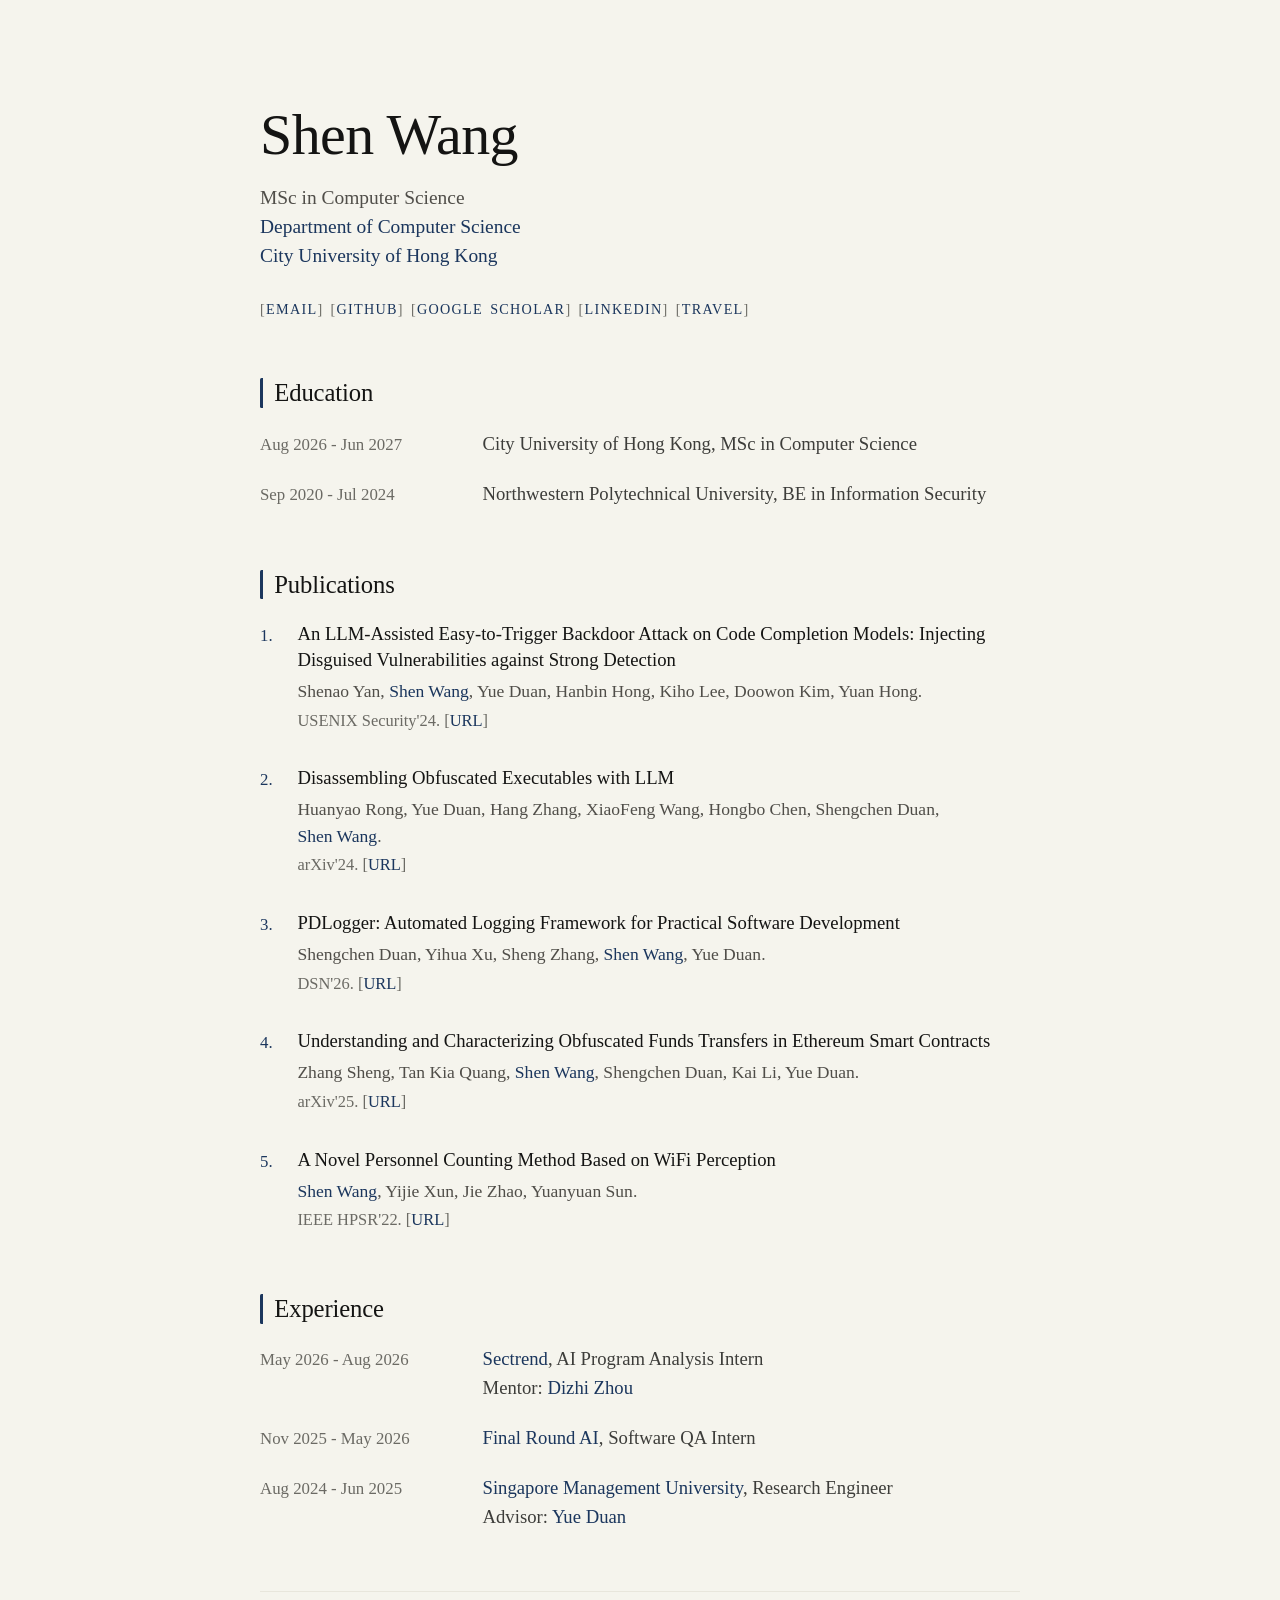
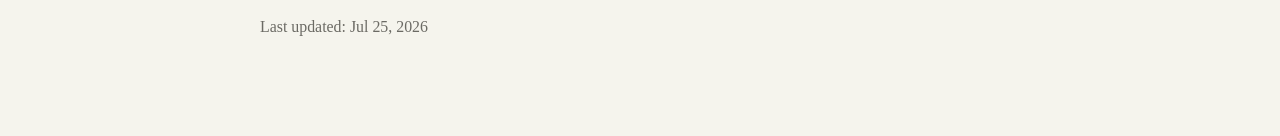
==== index.html @ 3eb8dfbe "Update experience dates and last updated date" ====
<!DOCTYPE html>
<html lang="en">
<head>
  <meta charset="UTF-8" />
  <meta name="viewport" content="width=device-width, initial-scale=1.0" />
  <meta name="description" content="Shen Wang's Homepage" />
  <title>Shen Wang</title>
  <link rel="stylesheet" href="css/style.css" />
  <link rel="icon" href="img/favicon.jpg" type="image/jpeg" />
</head>
<body>
  <main class="page">
    <header class="intro">
      <h1>Shen Wang</h1>
      <p class="affiliation">
        MSc in Computer Science<br />
        <a href="https://www.cs.cityu.edu.hk/" target="_blank" rel="noopener noreferrer">Department of Computer Science</a><br />
        <a href="https://www.cityu.edu.hk/" target="_blank" rel="noopener noreferrer">City University of Hong Kong</a>
      </p>
      <p class="links">
        [<a href="mailto:shenwang918@gmail.com">Email</a>]
        [<a href="https://github.com/null1024-ws" target="_blank" rel="noopener noreferrer">GitHub</a>]
        [<a href="https://scholar.google.com/citations?user=El0fj_IAAAAJ&hl=en" target="_blank" rel="noopener noreferrer">Google Scholar</a>]
        [<a href="https://www.linkedin.com/in/5h3n918/" target="_blank" rel="noopener noreferrer">LinkedIn</a>]
        [<a href="travel/index.html">Travel</a>]
      </p>
    </header>

    <section class="section">
      <h2>Education</h2>
      <ul class="timeline">
        <li>
          <span class="tl-date">Aug 2026 - Jun 2027</span>
          <span class="tl-body">City University of Hong Kong, MSc in Computer Science</span>
        </li>
        <li>
          <span class="tl-date">Sep 2020 - Jul 2024</span>
          <span class="tl-body">Northwestern Polytechnical University, BE in Information Security</span>
        </li>
      </ul>
    </section>

    <section class="section">
      <h2>Publications</h2>
      <ul class="pub-list">
        <li>
          <span class="pub-title">An LLM-Assisted Easy-to-Trigger Backdoor Attack on Code Completion Models: Injecting Disguised Vulnerabilities against Strong Detection</span>
          <span class="pub-authors">Shenao Yan, <strong>Shen Wang</strong>, Yue Duan, Hanbin Hong, Kiho Lee, Doowon Kim, Yuan Hong.</span>
          <span class="pub-venue">USENIX Security'24. [<a href="https://www.usenix.org/conference/usenixsecurity24/presentation/yan" target="_blank" rel="noopener noreferrer">URL</a>]</span>
        </li>
        <li>
          <span class="pub-title">Disassembling Obfuscated Executables with LLM</span>
          <span class="pub-authors">Huanyao Rong, Yue Duan, Hang Zhang, XiaoFeng Wang, Hongbo Chen, Shengchen Duan, <strong>Shen Wang</strong>.</span>
          <span class="pub-venue">arXiv'24. [<a href="https://arxiv.org/abs/2407.08924" target="_blank" rel="noopener noreferrer">URL</a>]</span>
        </li>
        <li>
          <span class="pub-title">PDLogger: Automated Logging Framework for Practical Software Development</span>
          <span class="pub-authors">Shengchen Duan, Yihua Xu, Sheng Zhang, <strong>Shen Wang</strong>, Yue Duan.</span>
          <span class="pub-venue">DSN'26. [<a href="https://arxiv.org/abs/2507.19951" target="_blank" rel="noopener noreferrer">URL</a>]</span>
        </li>
        <li>
          <span class="pub-title">Understanding and Characterizing Obfuscated Funds Transfers in Ethereum Smart Contracts</span>
          <span class="pub-authors">Zhang Sheng, Tan Kia Quang, <strong>Shen Wang</strong>, Shengchen Duan, Kai Li, Yue Duan.</span>
          <span class="pub-venue">arXiv'25. [<a href="https://arxiv.org/abs/2505.11320" target="_blank" rel="noopener noreferrer">URL</a>]</span>
        </li>
        <li>
          <span class="pub-title">A Novel Personnel Counting Method Based on WiFi Perception</span>
          <span class="pub-authors"><strong>Shen Wang</strong>, Yijie Xun, Jie Zhao, Yuanyuan Sun.</span>
          <span class="pub-venue">IEEE HPSR'22. [<a href="https://doi.org/10.1109/HPSR54439.2022.9831399" target="_blank" rel="noopener noreferrer">URL</a>]</span>
        </li>
      </ul>
    </section>

    <section class="section">
      <h2>Experience</h2>
      <ul class="timeline">
        <li>
          <span class="tl-date">May 2026 - Aug 2026</span>
          <span class="tl-body"><a href="https://www.sectrend.com.cn/" target="_blank" rel="noopener noreferrer">Sectrend</a>, AI Program Analysis Intern<br />Mentor: <a href="https://www.linkedin.com/in/dizhizhou" target="_blank" rel="noopener noreferrer">Dizhi Zhou</a></span>
        </li>
        <li>
          <span class="tl-date">Nov 2025 - May 2026</span>
          <span class="tl-body"><a href="https://www.finalroundai.com/" target="_blank" rel="noopener noreferrer">Final Round AI</a>, Software QA Intern</span>
        </li>
        <li>
          <span class="tl-date">Aug 2024 - Jun 2025</span>
          <span class="tl-body"><a href="https://www.smu.edu.sg/" target="_blank" rel="noopener noreferrer">Singapore Management University</a>, Research Engineer<br />Advisor: <a href="https://yueduan.github.io/" target="_blank" rel="noopener noreferrer">Yue Duan</a></span>
        </li>
      </ul>
    </section>

    <footer class="footer">
      <p>Last updated: Jul 25, 2026</p>
    </footer>
  </main>
</body>
</html>
---- css/style.css ----
:root {
  --serif: Charter, "Bitstream Charter", "Sitka Text", Cambria, Georgia, "Times New Roman", serif;
  --display: var(--serif);
  --sans: var(--serif);

  --parchment: #f5f4ed;
  --ivory: #faf9f5;
  --warm-sand: #e8e6dc;
  --brand: #1b365d;
  --near-black: #141413;
  --dark-warm: #3d3d3a;
  --olive: #504e49;
  --stone: #6b6a64;
  --border: #e8e6dc;
  --border-soft: #e5e3d8;
}

* {
  box-sizing: border-box;
}

html,
body {
  margin: 0;
  padding: 0;
}

html {
  font-size: 18.7px;
}

body {
  min-height: 100vh;
  background: var(--parchment);
  color: var(--near-black);
  font-family: var(--serif);
  font-size: 1rem;
  line-height: 1.58;
  font-optical-sizing: auto;
  -webkit-font-smoothing: antialiased;
  -moz-osx-font-smoothing: grayscale;
  text-rendering: optimizeLegibility;
  display: flex;
  justify-content: center;
  align-items: flex-start;
  padding: clamp(3rem, 9vw, 5.5rem) clamp(1.5rem, 6vw, 4rem) clamp(3rem, 8vw, 5rem);
}

.page {
  width: min(760px, 100%);
}

::selection {
  background-color: #d6e1ee;
  color: var(--near-black);
}

:focus-visible {
  outline: 2px solid var(--brand);
  outline-offset: 3px;
  border-radius: 2px;
}

/* --- Headings --------------------------------------------------------- */

h1,
h2 {
  margin: 0;
  font-family: var(--display);
  font-weight: 500;
  color: var(--near-black);
}

h1 {
  font-size: clamp(2.4rem, 6vw, 3.1rem);
  line-height: 1.1;
  letter-spacing: -0.01em;
  text-wrap: balance;
}

/* --- Intro block ------------------------------------------------------ */

.affiliation {
  margin: 0.85rem 0 0;
  font-size: 1.04rem;
  line-height: 1.5;
  color: var(--olive);
}

.links {
  margin: 1.5rem 0 0;
  font-size: 0.76rem;
  font-weight: 500;
  letter-spacing: 0.09em;
  text-transform: uppercase;
  color: var(--stone);
  word-spacing: 0.16em;
}

.links a {
  color: var(--brand);
}

/* --- Sections --------------------------------------------------------- */

.section {
  margin-top: 3.1rem;
}

.section h2 {
  font-size: 1.32rem;
  line-height: 1.2;
  letter-spacing: -0.005em;
  margin-bottom: 1rem;
  padding-left: 0.6rem;
  border-left: 3px solid var(--brand);
  border-radius: 1.5px;
}

/* --- Timeline rows (Education / Experience) --------------------------- */

.timeline {
  margin: 0;
  padding: 0;
  list-style: none;
}

.timeline li {
  display: grid;
  grid-template-columns: 10.5rem 1fr;
  gap: 0.4rem 1.4rem;
  padding: 0.55rem 0;
}

.timeline li:first-child {
  padding-top: 0.15rem;
}

.timeline li:last-child {
  padding-bottom: 0.15rem;
}

.tl-date {
  font-size: 0.9rem;
  line-height: 1.75;
  color: var(--stone);
  font-variant-numeric: tabular-nums;
  white-space: nowrap;
}

.tl-body {
  font-size: 1rem;
  line-height: 1.55;
  color: var(--dark-warm);
}

/* --- Publications ----------------------------------------------------- */

.pub-list {
  margin: 0;
  padding-left: 0;
  list-style: none;
  counter-reset: pub;
}

.pub-list li {
  position: relative;
  margin: 0;
  padding: 0.85rem 0 0.85rem 2rem;
}

.pub-list li:first-child {
  padding-top: 0.15rem;
}

.pub-list li:last-child {
  padding-bottom: 0.15rem;
}

.pub-list li::before {
  counter-increment: pub;
  content: counter(pub) ".";
  position: absolute;
  left: 0;
  top: 0.95rem;
  font-size: 0.9rem;
  font-weight: 500;
  color: var(--brand);
  font-variant-numeric: tabular-nums;
}

.pub-list li:first-child::before {
  top: 0.25rem;
}

.pub-title,
.pub-authors,
.pub-venue {
  display: block;
}

.pub-title {
  font-weight: 500;
  line-height: 1.4;
  color: var(--near-black);
  text-wrap: pretty;
}

.pub-authors {
  margin-top: 0.25rem;
  font-size: 0.94rem;
  line-height: 1.5;
  color: var(--olive);
  text-wrap: pretty;
}

.pub-authors strong {
  font-weight: 500;
  color: var(--brand);
}

.pub-venue {
  margin-top: 0.18rem;
  font-size: 0.88rem;
  color: var(--stone);
}

/* --- Links ------------------------------------------------------------ */

a {
  color: var(--brand);
  text-decoration: none;
  border-bottom: 1px solid transparent;
  transition: border-color 0.18s ease;
}

a:hover {
  border-color: color-mix(in srgb, var(--brand) 45%, transparent);
}

/* --- Travel page shared bits ----------------------------------------- */

.hero {
  display: block;
}

.hero-text p {
  margin: 0.6rem 0 0;
  font-size: 1.04rem;
  line-height: 1.5;
  color: var(--olive);
}

/* --- Footer ----------------------------------------------------------- */

.footer {
  margin-top: 3rem;
  padding-top: 1rem;
  border-top: 1px solid var(--border);
  color: var(--stone);
  font-size: 0.85rem;
}

.footer p {
  margin: 0.2rem 0;
}

.sr-only {
  position: absolute;
  width: 1px;
  height: 1px;
  padding: 0;
  margin: -1px;
  overflow: hidden;
  clip: rect(0, 0, 0, 0);
  white-space: nowrap;
  border: 0;
}

/* --- Responsive ------------------------------------------------------- */

@media (max-width: 720px) {
  html {
    font-size: 16.5px;
  }

  body {
    padding: 2rem 1.25rem 2.5rem;
  }

  h1 {
    font-size: clamp(2rem, 9vw, 2.4rem);
  }

  .links {
    line-height: 2;
  }

  .section {
    margin-top: 2.2rem;
  }

  .timeline li {
    grid-template-columns: 1fr;
    gap: 0.1rem;
  }

  .tl-date {
    line-height: 1.4;
  }
}
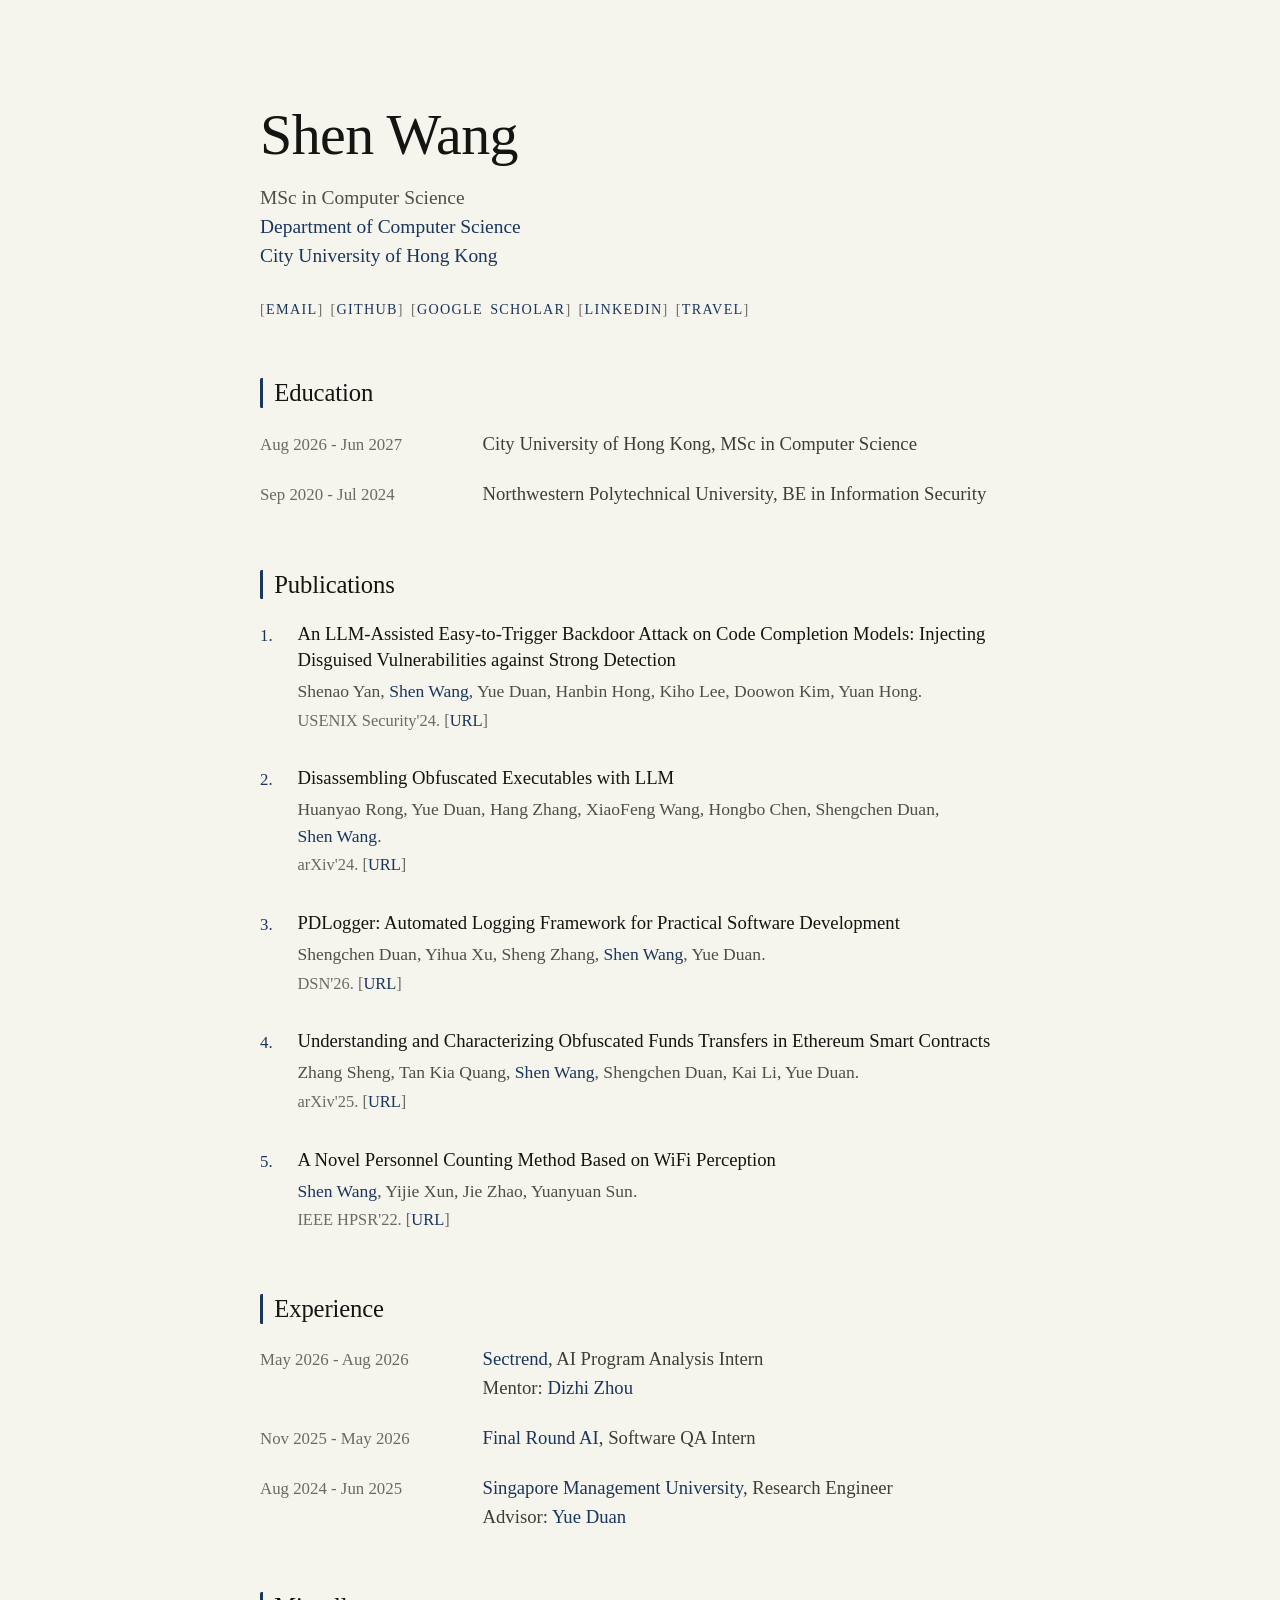
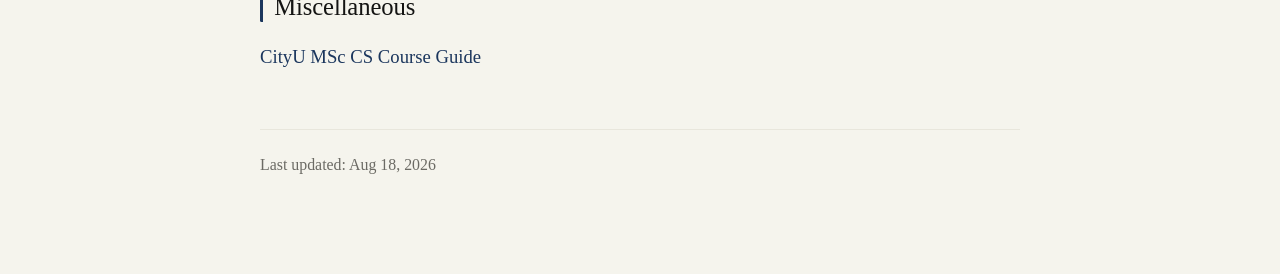
==== commit 6b63874c: "Add Miscellaneous section and update travel map. Include CityU MSc CS Course Guide link, add Shenzhe" ====
--- a/index.html
+++ b/index.html
@@ -89,8 +89,17 @@
       </ul>
     </section>
 
+    <section class="section">
+      <h2>Miscellaneous</h2>
+      <ul class="misc-list">
+        <li>
+          <span class="misc-title"><a href="https://github.com/null1024-ws/CityU-CS-Guide" target="_blank" rel="noopener noreferrer">CityU MSc CS Course Guide</a></span>
+        </li>
+      </ul>
+    </section>
+
     <footer class="footer">
-      <p>Last updated: Jul 25, 2026</p>
+      <p>Last updated: Aug 18, 2026</p>
     </footer>
   </main>
 </body>
--- a/css/style.css
+++ b/css/style.css
@@ -225,6 +225,42 @@
   color: var(--stone);
 }
 
+/* --- Miscellaneous ---------------------------------------------------- */
+
+.misc-list {
+  margin: 0;
+  padding: 0;
+  list-style: none;
+}
+
+.misc-list li {
+  padding: 0.55rem 0;
+}
+
+.misc-list li:first-child {
+  padding-top: 0.15rem;
+}
+
+.misc-list li:last-child {
+  padding-bottom: 0.15rem;
+}
+
+.misc-title {
+  display: block;
+  font-weight: 500;
+  line-height: 1.4;
+  color: var(--near-black);
+}
+
+.misc-desc {
+  display: block;
+  margin-top: 0.2rem;
+  font-size: 0.94rem;
+  line-height: 1.5;
+  color: var(--olive);
+  text-wrap: pretty;
+}
+
 /* --- Links ------------------------------------------------------------ */
 
 a {
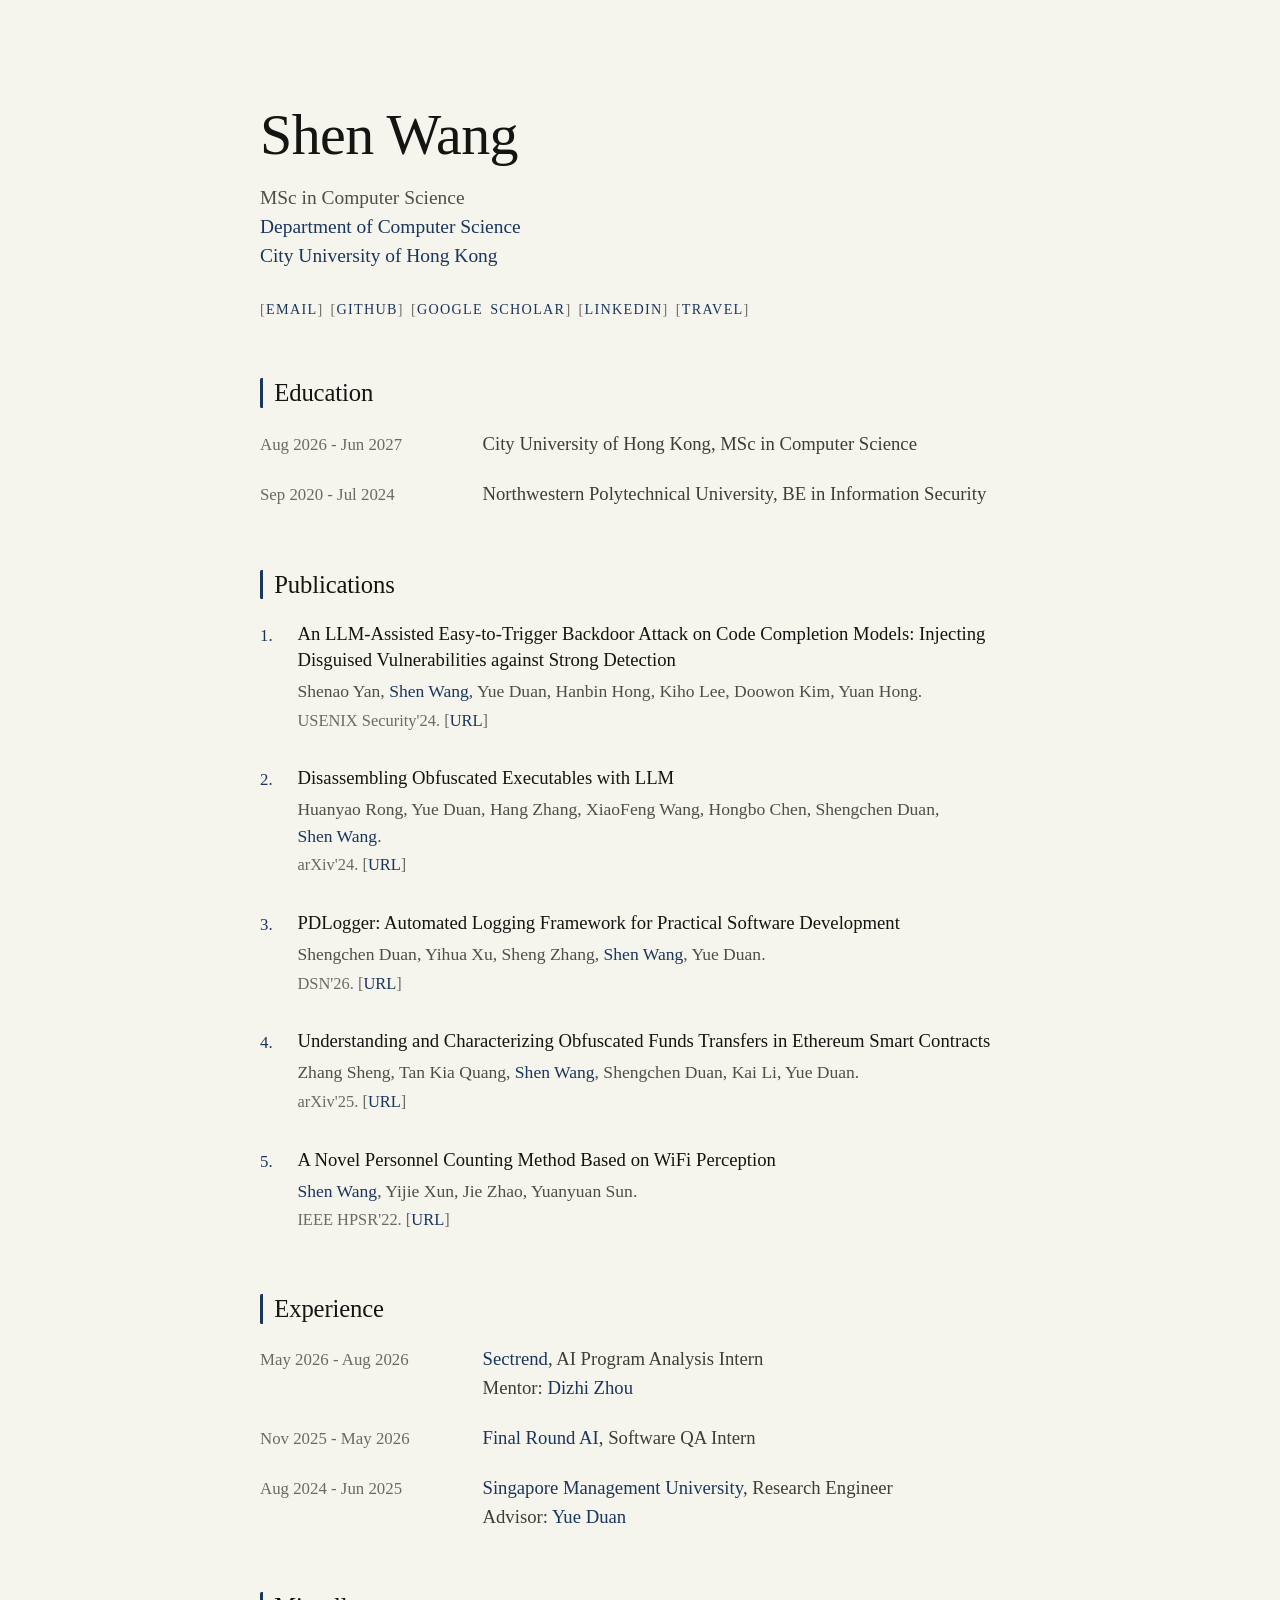
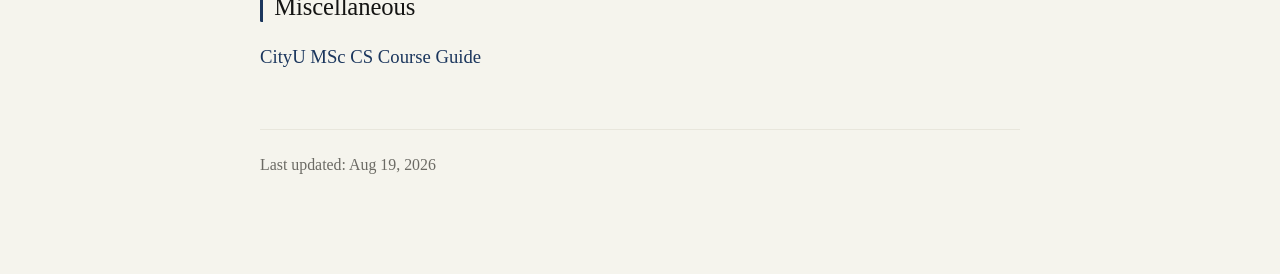
==== commit 894d1d05: "Fix link and update last modified date in index.html Updated the link to the CityU MSc CS Course Gui" ====
--- a/index.html
+++ b/index.html
@@ -93,13 +93,13 @@
       <h2>Miscellaneous</h2>
       <ul class="misc-list">
         <li>
-          <span class="misc-title"><a href="https://github.com/null1024-ws/CityU-CS-Guide" target="_blank" rel="noopener noreferrer">CityU MSc CS Course Guide</a></span>
+          <span class="misc-title"><a href="https://null1024-ws.github.io/CityU-CS-Guide/" target="_blank" rel="noopener noreferrer">CityU MSc CS Course Guide</a></span>
         </li>
       </ul>
     </section>
 
     <footer class="footer">
-      <p>Last updated: Aug 18, 2026</p>
+      <p>Last updated: Aug 19, 2026</p>
     </footer>
   </main>
 </body>
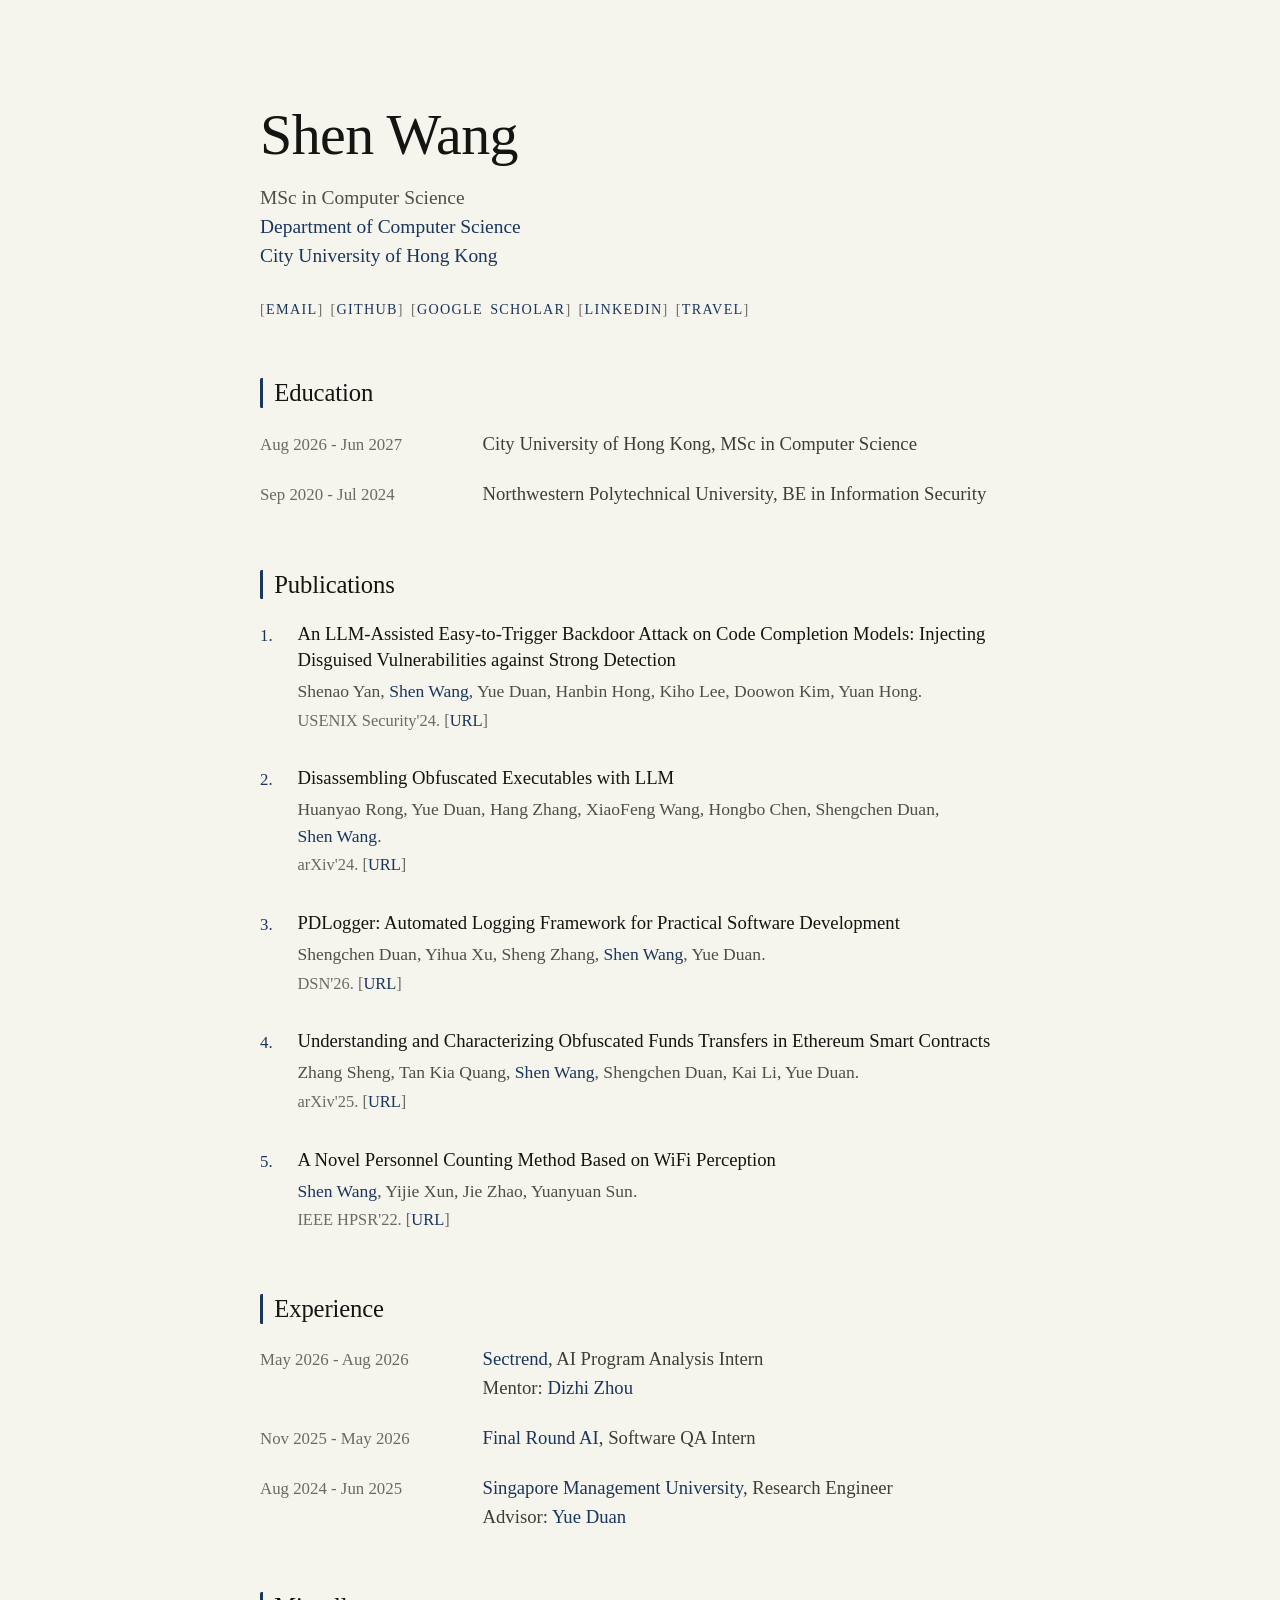
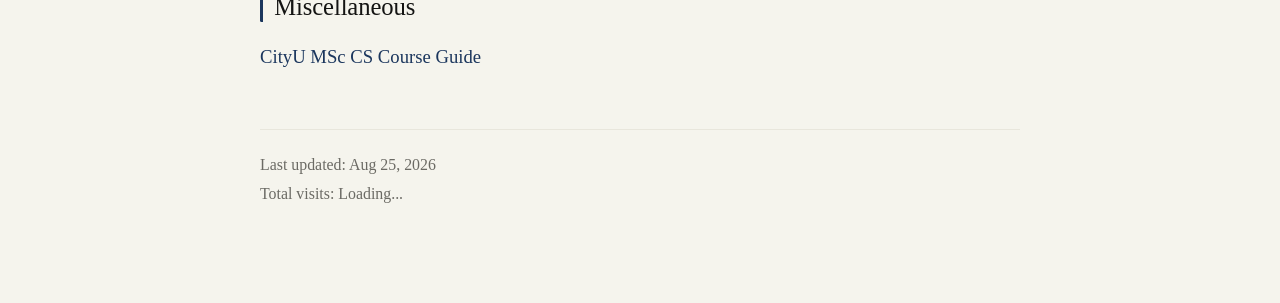
==== commit d1640cfd: "Add Busuanzi visitor counter to the homepage footer. Show total visits in English and refresh the la" ====
--- a/index.html
+++ b/index.html
@@ -99,8 +99,11 @@
     </section>
 
     <footer class="footer">
-      <p>Last updated: Aug 19, 2026</p>
+      <p>Last updated: Aug 25, 2026</p>
+      <p>Total visits: <span id="busuanzi_site_pv">Loading...</span></p>
     </footer>
   </main>
+
+  <script src="//cdn.busuanzi.cc/busuanzi/3.6.9/busuanzi.min.js" defer></script>
 </body>
 </html>
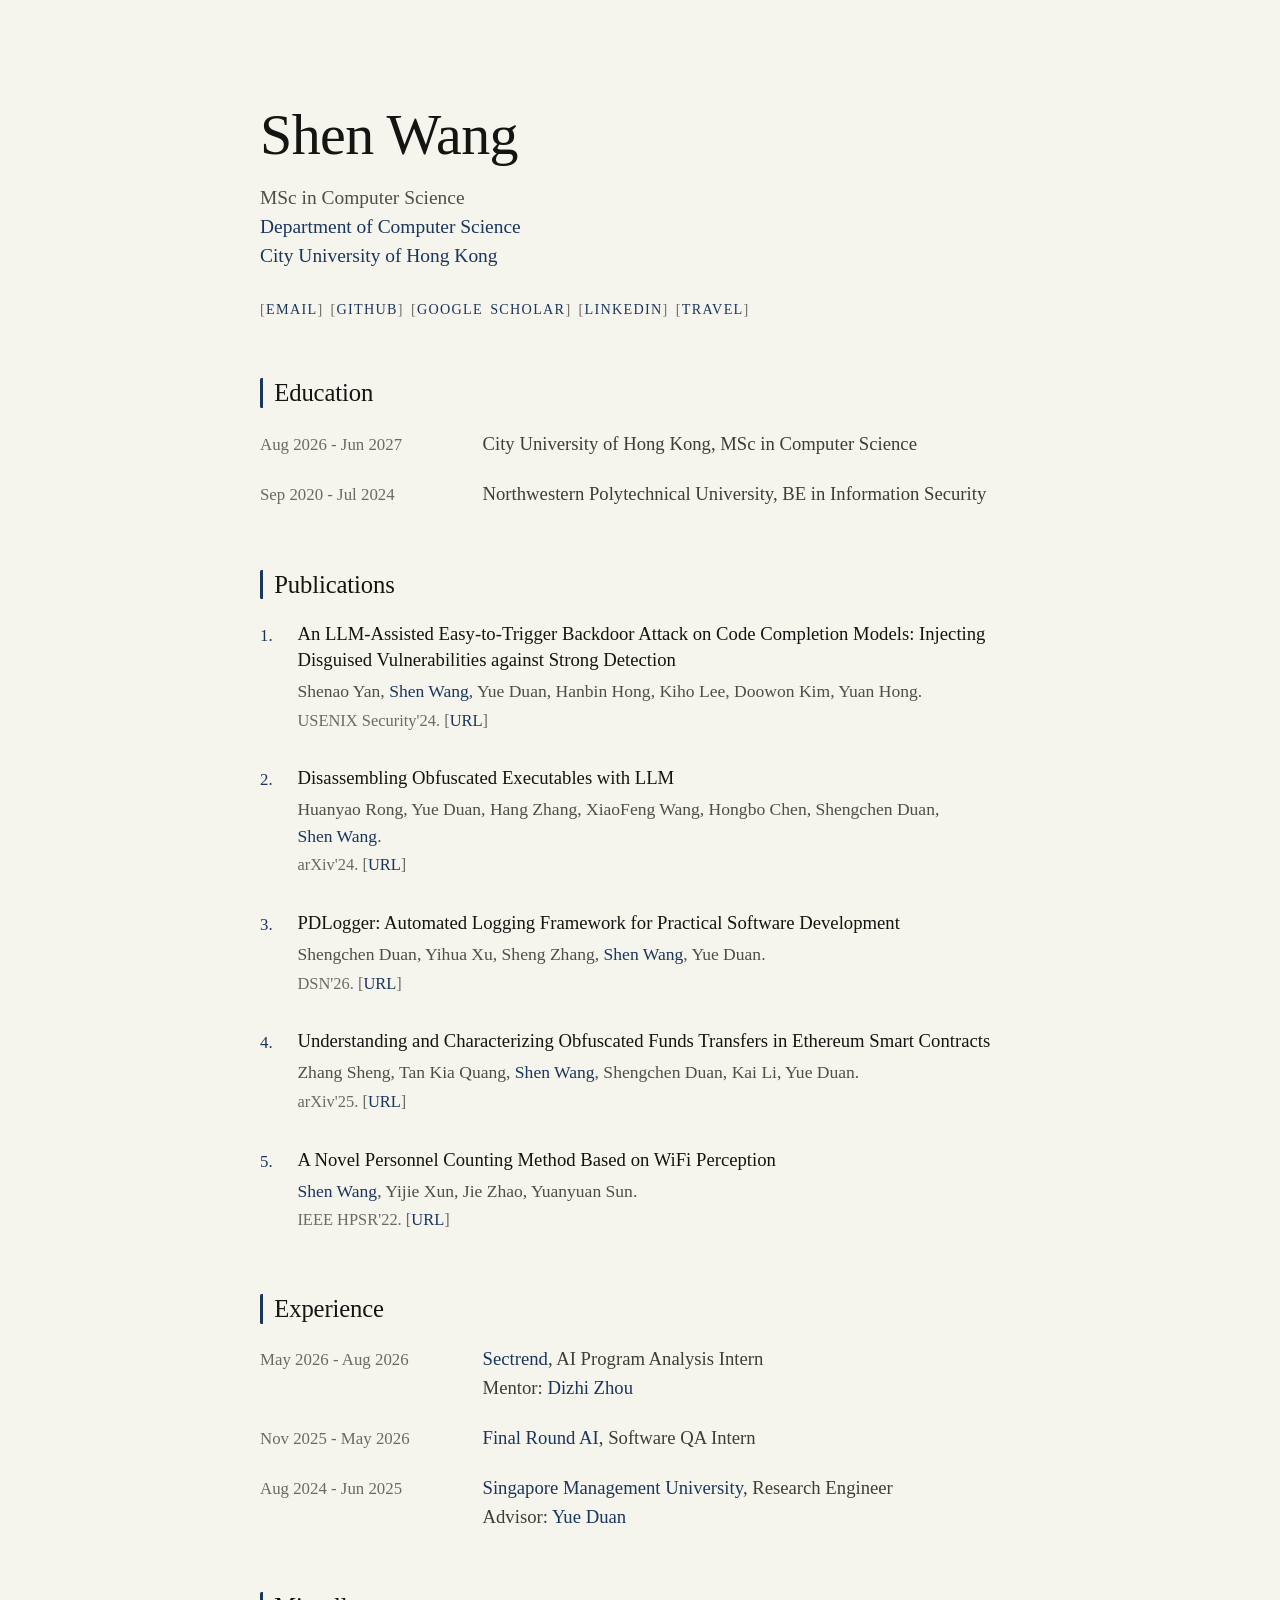
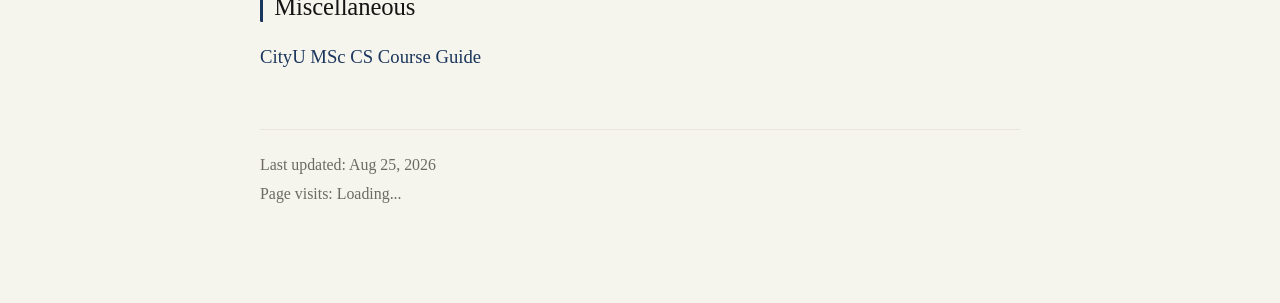
==== commit b5a6f82d: "Use page-level Busuanzi counter on the homepage. Switch from site-wide PV to page PV so counts are n" ====
--- a/index.html
+++ b/index.html
@@ -100,7 +100,7 @@
 
     <footer class="footer">
       <p>Last updated: Aug 25, 2026</p>
-      <p>Total visits: <span id="busuanzi_site_pv">Loading...</span></p>
+      <p>Page visits: <span id="busuanzi_page_pv">Loading...</span></p>
     </footer>
   </main>
 
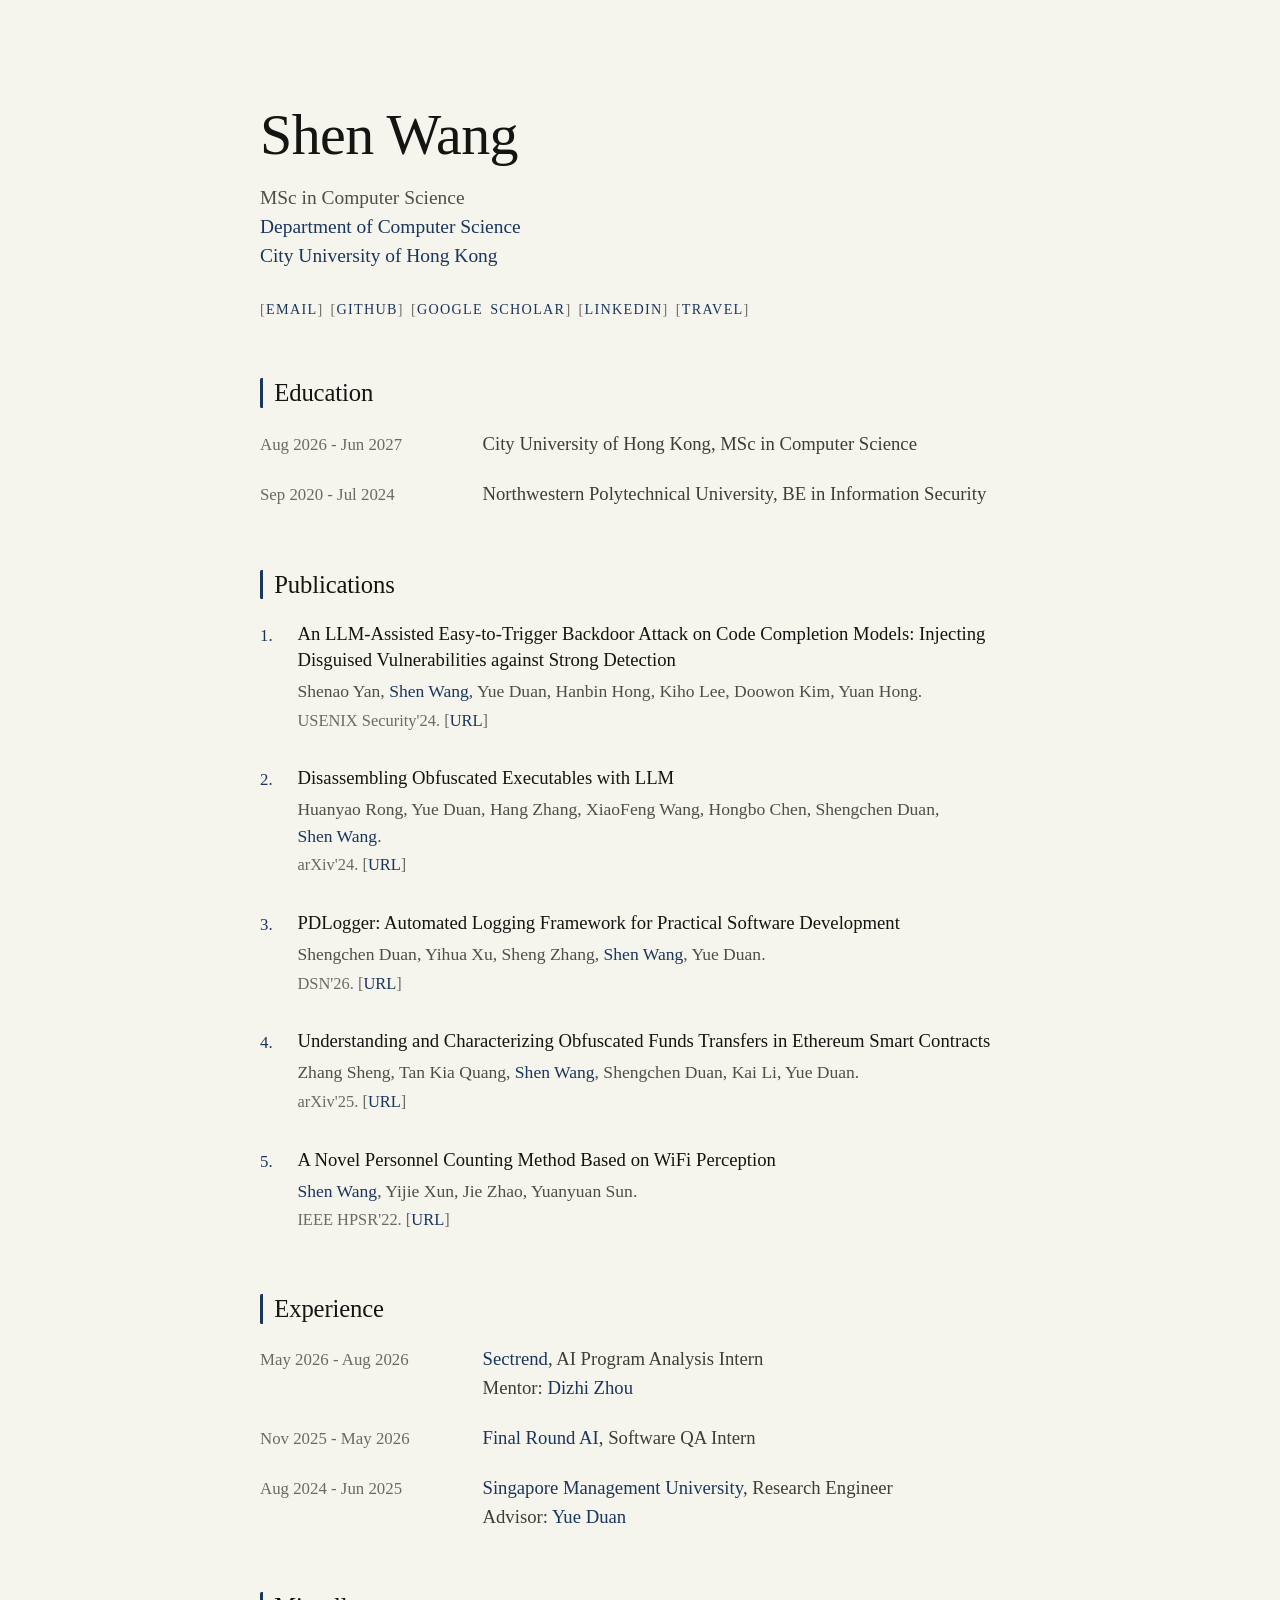
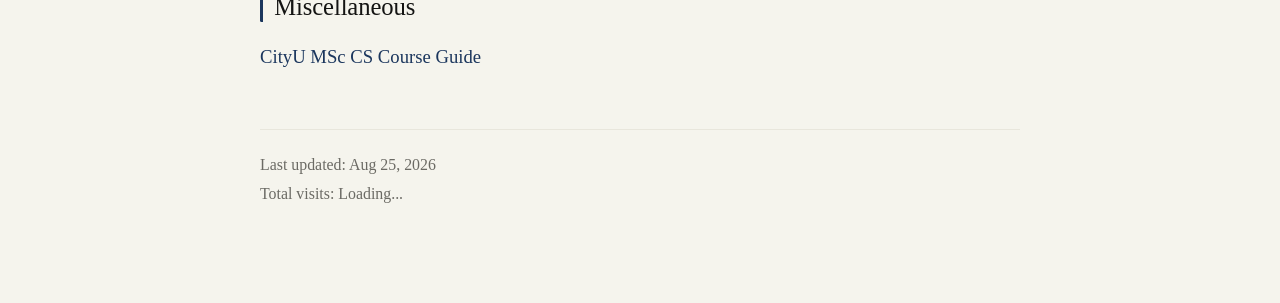
==== commit 05e5600e: "Rename visitor counter label to Total visits. Keep page-level Busuanzi counting while using clearer " ====
--- a/index.html
+++ b/index.html
@@ -100,7 +100,7 @@
 
     <footer class="footer">
       <p>Last updated: Aug 25, 2026</p>
-      <p>Page visits: <span id="busuanzi_page_pv">Loading...</span></p>
+      <p>Total visits: <span id="busuanzi_page_pv">Loading...</span></p>
     </footer>
   </main>
 
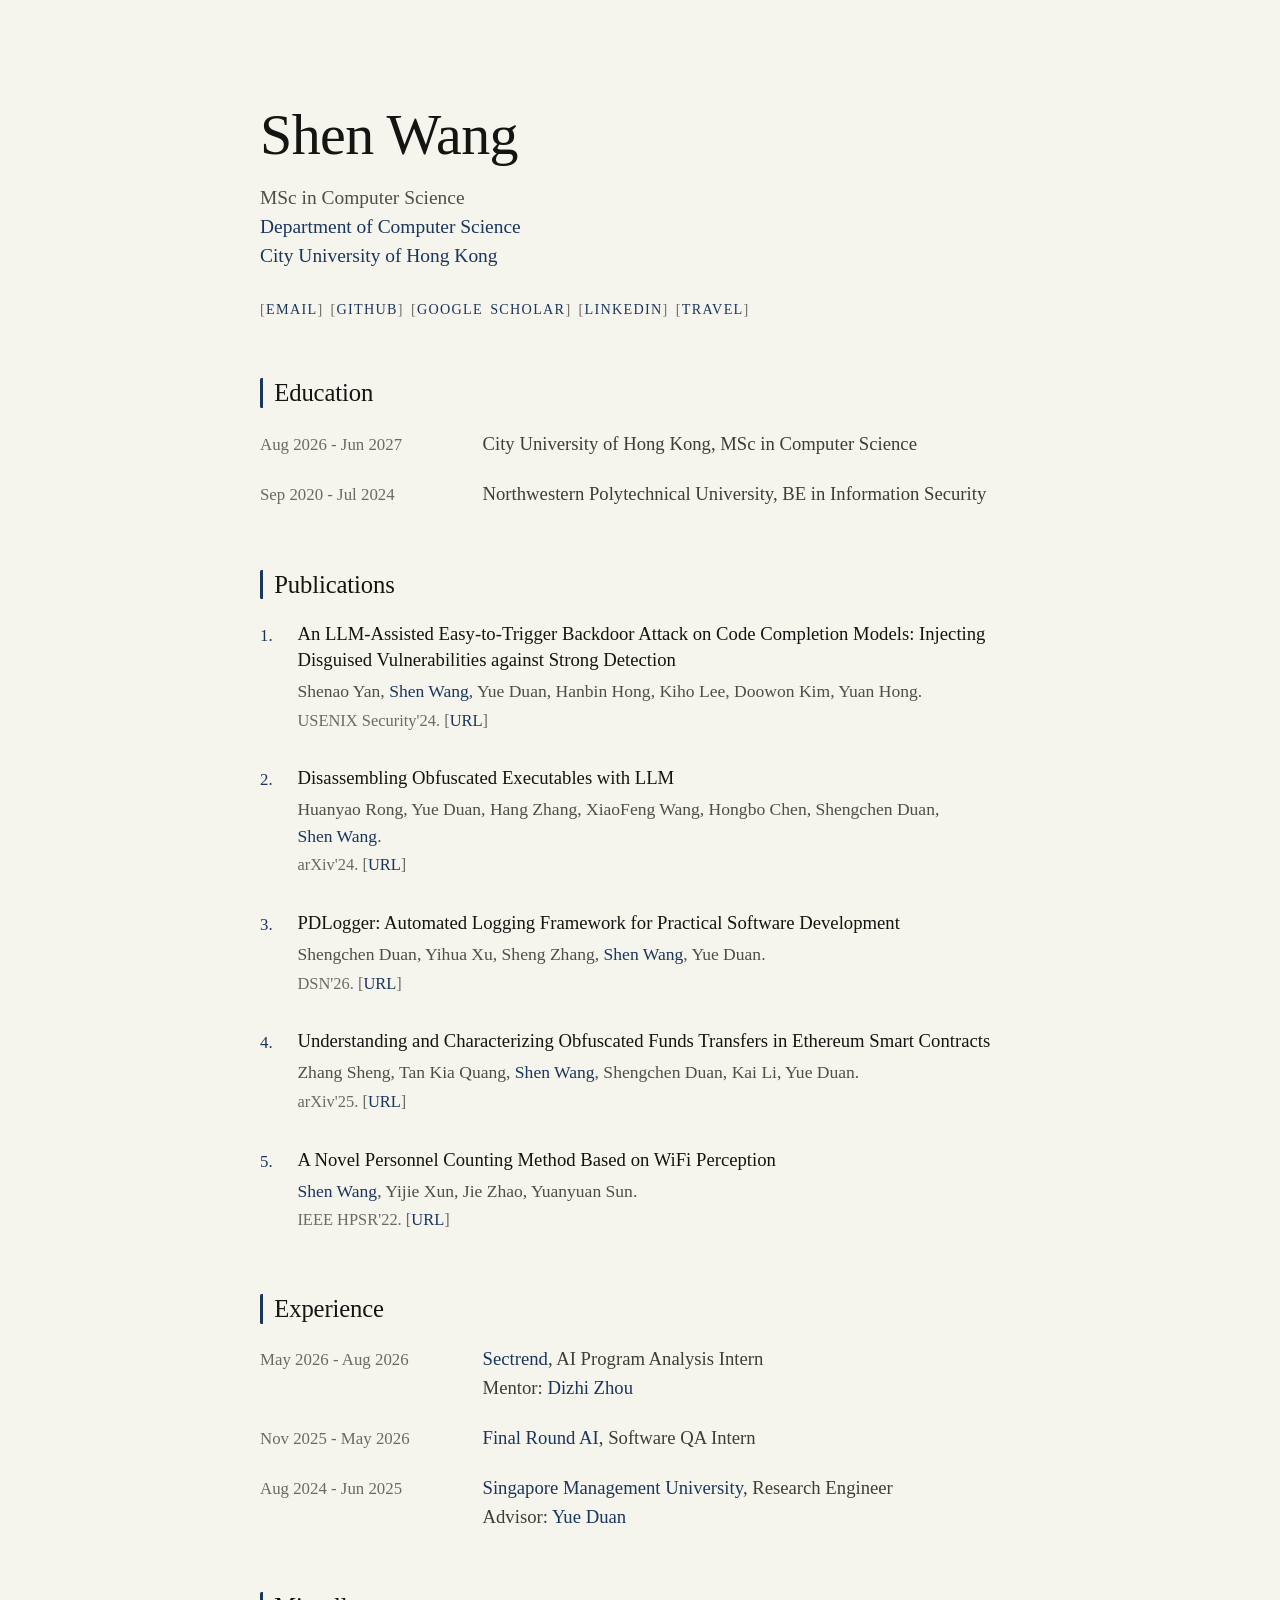
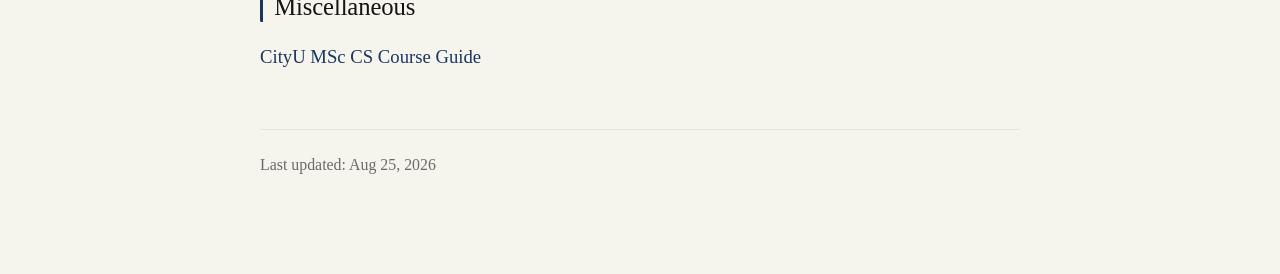
==== commit f7c11d05: "Remove Busuanzi visitor counter from the homepage. Drop the footer count and external script now tha" ====
--- a/index.html
+++ b/index.html
@@ -100,10 +100,7 @@
 
     <footer class="footer">
       <p>Last updated: Aug 25, 2026</p>
-      <p>Total visits: <span id="busuanzi_page_pv">Loading...</span></p>
     </footer>
   </main>
-
-  <script src="//cdn.busuanzi.cc/busuanzi/3.6.9/busuanzi.min.js" defer></script>
 </body>
 </html>
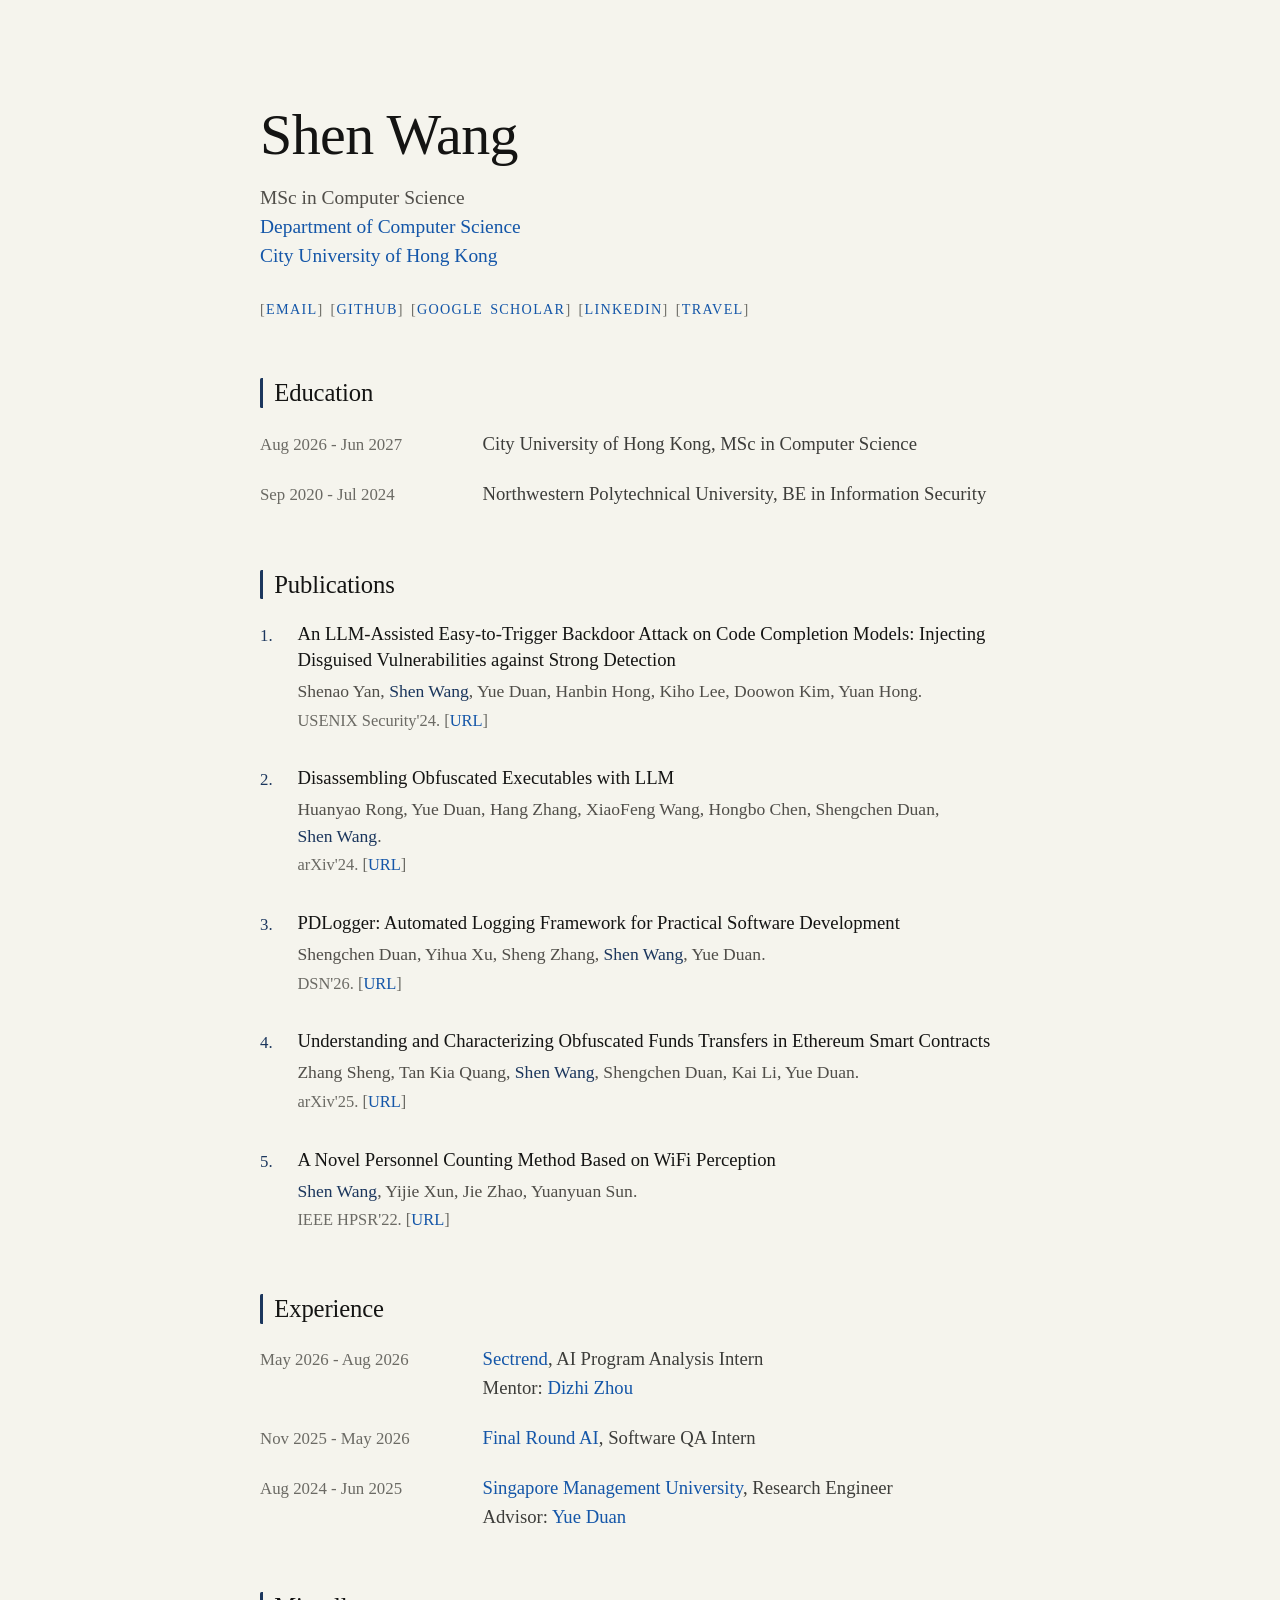
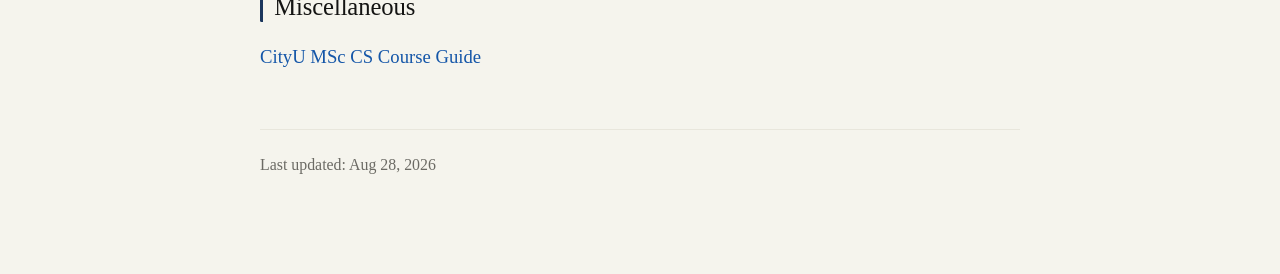
==== commit ab278236: "Revert Luo font and update last-modified date. Restore Charter serif stack while keeping the improve" ====
--- a/index.html
+++ b/index.html
@@ -99,7 +99,7 @@
     </section>
 
     <footer class="footer">
-      <p>Last updated: Aug 25, 2026</p>
+      <p>Last updated: Aug 28, 2026</p>
     </footer>
   </main>
 </body>
--- a/css/style.css
+++ b/css/style.css
@@ -7,6 +7,8 @@
   --ivory: #faf9f5;
   --warm-sand: #e8e6dc;
   --brand: #1b365d;
+  --link: #1456a8;
+  --link-hover: #0f4589;
   --near-black: #141413;
   --dark-warm: #3d3d3a;
   --olive: #504e49;
@@ -98,7 +100,7 @@
 }
 
 .links a {
-  color: var(--brand);
+  color: var(--link);
 }
 
 /* --- Sections --------------------------------------------------------- */
@@ -264,14 +266,15 @@
 /* --- Links ------------------------------------------------------------ */
 
 a {
-  color: var(--brand);
+  color: var(--link);
   text-decoration: none;
   border-bottom: 1px solid transparent;
-  transition: border-color 0.18s ease;
+  transition: color 0.18s ease, border-color 0.18s ease;
 }
 
 a:hover {
-  border-color: color-mix(in srgb, var(--brand) 45%, transparent);
+  color: var(--link-hover);
+  border-bottom-color: color-mix(in srgb, var(--link) 45%, transparent);
 }
 
 /* --- Travel page shared bits ----------------------------------------- */
